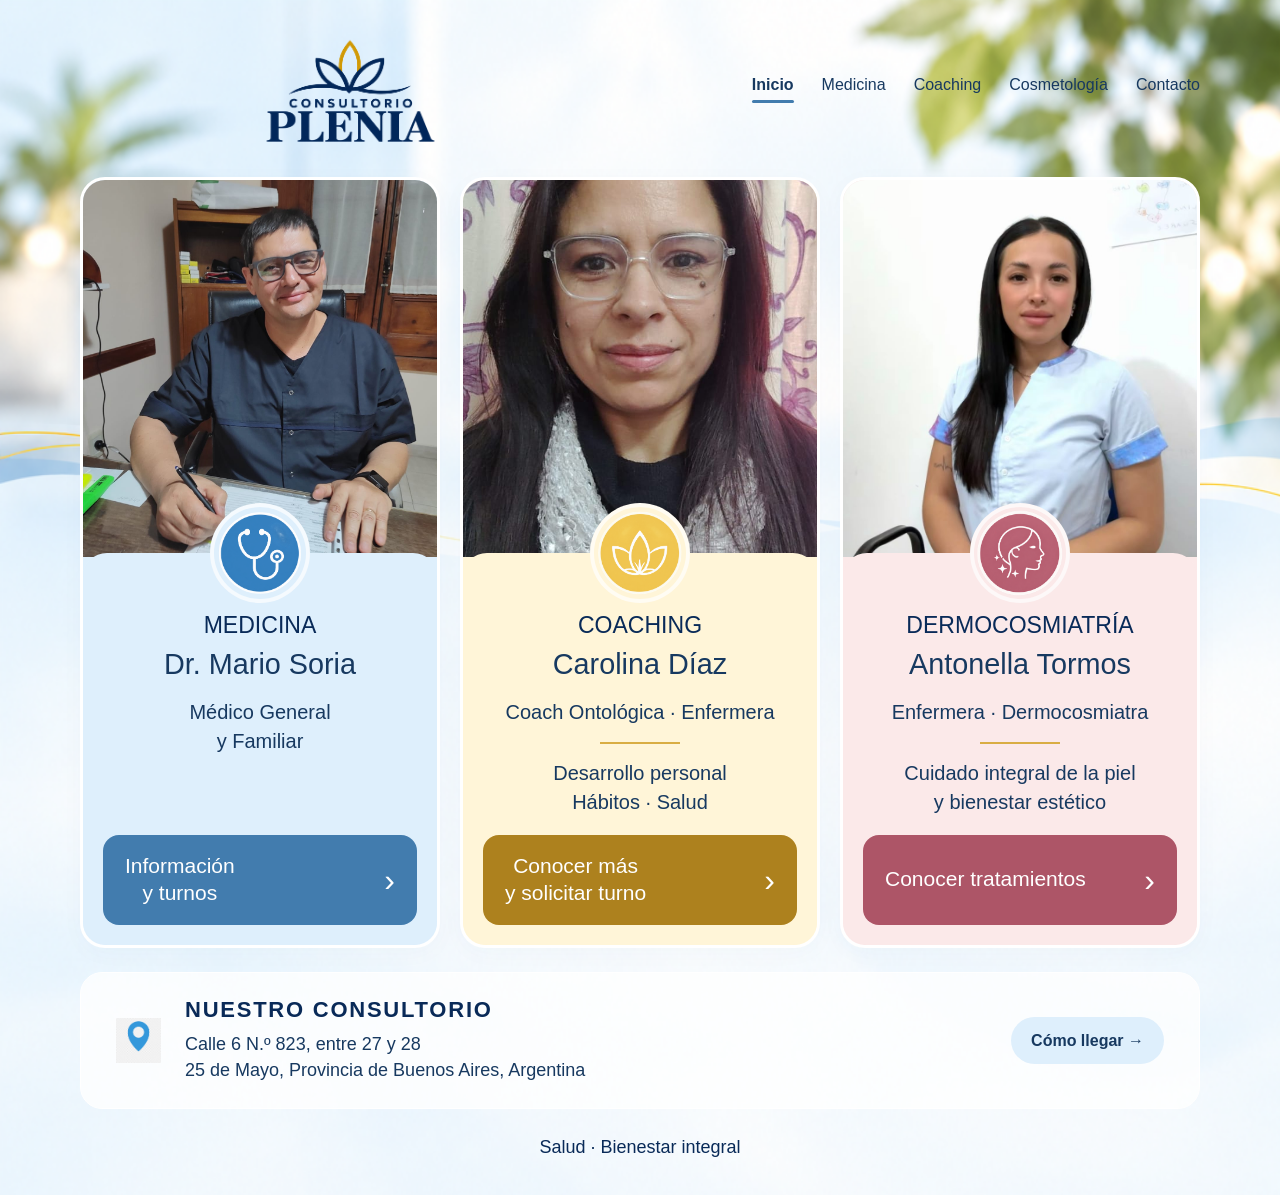
==== index.html @ e310236e "initial commit" ====
<!doctype html>
<html lang="es-AR">
  <head>
    <meta charset="utf-8">
    <meta name="viewport" content="width=device-width,initial-scale=1">
    <meta name="description" content="Consultorio Plenia. Medicina, coaching y cosmetología en 25 de Mayo, Buenos Aires.">
    <title>Inicio | Consultorio Plenia</title>
    <link rel="icon" href="imagenes/logo-title.png">
    <link rel="stylesheet" href="style.css">
  </head>

  <body class="home">
  <header class="header wrap">
        <!-- Logo centrado -->
        <a href="index.html" aria-label="Plenia, inicio" class="logo-link">
            <img src="imagenes/logo-title.png" alt="Consultorio Plenia" class="logo-img">
        </a>
        
        <!-- Botón Hamburguesa (3 líneas) -->
        <button class="menu-toggle" aria-label="Abrir menú" onclick="toggleMenu()">
            <!-- Ícono SVG de 3 líneas -->
            <svg viewBox="0 0 24 24" width="35" height="35" fill="var(--navy)"><path d="M3 18h18v-2H3v2zm0-5h18v-2H3v2zm0-7v2h18V6H3z"/></svg>
        </button>

        <!-- Navegación (Menú lateral en celulares) -->
        <nav aria-label="Navegación principal" id="main-nav">
            <!-- Botón de cierre (X) -->
            <button class="close-menu" aria-label="Cerrar menú" onclick="toggleMenu()">✕</button>
            
            <a href="index.html" aria-current="page">Inicio</a>
            <a href="medicina.html">Medicina</a> <!-- Agregale aria-current="page" a la página en la que estés -->
            <a href="coaching.html">Coaching</a>
            <a href="cosmetologia.html">Cosmetología</a>
            <a href="#contacto">Contacto</a>
        </nav>

        <!-- Script para abrir y cerrar el menú -->
        <script>
            function toggleMenu() {
                document.getElementById('main-nav').classList.toggle('open');
            }
        </script>
    </header>
    <a class="skip" href="#contenido">Saltar al contenido</a>
    <main id="contenido" class="wrap">
      <h1 class="sr-only">Consultorio Plenia: salud y bienestar integral</h1>
<div class="services">
        <!-- Tarjeta Medicina -->
        <article class="service-card medicine">
          <div class="card-photo">
            <a href="medicina.html" aria-label="Ir a la página del Dr. Mario Soria">
            <img src="imagenes/mario.png" alt="Dr. Mario Soria">
            </a>
          </div>
          <div class="card-body">
            <span class="area-dot" aria-hidden="true">
              <!-- Ícono de medicina -->
              <img src="imagenes/iconomedicina.png" alt="" class="service-icon">
            </span>
            <h2>Medicina</h2>
            <h3>Dr. Mario Soria</h3>
            <p>Médico General<br>y Familiar</p>
            <a class="button" href="medicina.html">
              <span>Información<br>y turnos</span>
              <span aria-hidden="true">›</span>
            </a>
          </div>
        </article>

        <!-- Tarjeta Coaching -->
        <article class="service-card coaching">
          <div class="card-photo">
            <a href="coaching.html" aria-label="Ir a la página de la Lic. Carolina Diaz">
            <img src="imagenes/caro.png" alt="Carolina Díaz">
            </a>
          </div>
          <div class="card-body">
            <span class="area-dot" aria-hidden="true">
              <!-- Ícono de coaching -->
              <img src="imagenes/iconocoaching.png" alt="" class="service-icon">
            </span>
            <h2>Coaching</h2>
            <h3>Carolina Díaz</h3>
            <p>Coach Ontológica · Enfermera<br><span class="small-divider"></span>Desarrollo personal<br>Hábitos · Salud</p>
            <a class="button" href="coaching.html"><span>Conocer más<br>y solicitar turno</span><span aria-hidden="true">›</span></a>
          </div>
        </article>

        <!-- Tarjeta Cosmetología -->
        <article class="service-card beauty">
          <div class="card-photo">
            <a href="cosmetologia.html" aria-label="Ir a la página de la Lic. Antonella Tormos">
            <img src="imagenes/anto.png" alt="Antonella Tormos">
            </a>
          </div>
          <div class="card-body">
            <span class="area-dot" aria-hidden="true">
              <!-- Ícono de cosmetología -->
              <img src="imagenes/iconocosmetologia.png" alt="" class="service-icon">
            </span>
            <h2>Dermocosmiatría</h2>
            <h3>Antonella Tormos</h3>
            <p>Enfermera · Dermocosmiatra<br><span class="small-divider"></span>Cuidado integral de la piel<br>y bienestar estético</p>
            <a class="button" href="cosmetologia.html"><span>Conocer tratamientos</span><span aria-hidden="true">›</span></a>
          </div>
        </article>
      </div>
        <div id="contacto">
          <section class="panel location">
            <span class="symbol" aria-hidden="true">
              <img src="imagenes/iconoubicacion.png" alt="ubicacion">
            </span>
            <div>
              <h2>Nuestro consultorio</h2>
              <p>Calle 6 N.º 823, entre 27 y 28<br>25 de Mayo, Provincia de Buenos Aires, Argentina</p>
            </div>
            <a class="map-link" href="https://www.google.com/maps/search/?api=1&amp;query=Calle+6+823+25+de+Mayo+Buenos+Aires+Argentina" target="_blank" rel="noopener noreferrer">Cómo llegar <span aria-hidden="true">→</span></a>
          </section>
        </div>
    </main>
    <footer class="wrap footer">
      Salud · Bienestar integral
    </footer>
  </body>
</html>
---- style.css ----
/* Estilos compartidos de las cuatro páginas de Consultorio Plenia. */
:root {
    --navy: #092a58;
    --gold: #d9ad43;
    --blue: #417dae;
    --rose: #b76172;
    --text: #173960;
    --radius: 22px;
}

* {
    box-sizing: border-box;
}

html {
    scroll-behavior: smooth;
}

body {
    margin: 0;
    color: var(--text);
    font-family: Arial, Helvetica, sans-serif;
    font-size: 18px;
    line-height: 1.45;
    background-color: var(--bg, #eff8fd);
    background-image: radial-gradient(ellipse at 4% 3%, #fff9 0, transparent 45%),
    linear-gradient(170deg, transparent 30%, #d9edf670 30.2%, transparent 39%),
    linear-gradient(9deg, #c9e4f080 0%, transparent 15%);
}

.medicine, .home {
    --accent: #427cae;
    --soft: #deeffc;
    --bg: #eff8fd;
}
body.home {
    background-image: url('imagenes/fondoinicio.png'); /* Cambiá el nombre por el de tu imagen real */
    background-size: cover; /* Hace que la imagen cubra toda la pantalla sin deformarse */
    background-position: center top; /* Centra la imagen */
    background-repeat: no-repeat; /* Evita que la imagen se repita como un mosaico */
    background-attachment: fixed; /* Opcional: hace que el fondo quede fijo cuando bajás con el scroll */
}

.coaching {
    --accent: #ad811e;
    --soft: #fff5d8;
    --bg: #fffbf2;
}

.beauty {
    --accent: #ad5567;
    --soft: #fbe9e9;
    --bg: #fff4f2;
    background-image: linear-gradient(173deg, transparent 27%, #f5d5d570 27.2%, transparent 41%),
                      linear-gradient(12deg, #f5d5d580, transparent 23%);
}

a {
    color: inherit;
}

a:focus-visible {
    outline: 3px solid var(--accent);
    outline-offset: 5px;
}

h1, h2, h3, p {
    margin-top: 0;
}

h1, h2 {
    color: var(--navy);
    font-family: Georgia, 'Times New Roman', serif;
    line-height: 1.05;
}

h2 {
    font-size: clamp(1.65rem, 2.7vw, 2.2rem);
    margin-bottom: 18px;
}

h3 {
    font-size: 1.25rem;
    line-height: 1.25;
    margin-bottom: 14px;
}

p {
    margin-bottom: 18px;
}

p:last-child {
    margin-bottom: 0;
}

.wrap {
    width: min(1120px, calc(100% - 56px));
    margin-inline: auto;
}

.header {
    display: flex;
    align-items: center;
    justify-content: space-between;
    gap: 35px;
    padding-block: 16px 24px;
}

.logo {
    width: 170px;
}

.crop {
    position: relative;
    overflow: hidden;
    isolation: isolate;
}

.crop img {
    position: absolute;
    max-width: none;
    height: auto;
    display: block;
}

.header nav {
    display: flex;
    gap: 28px;
    align-items: center;
    flex-wrap: wrap;
}

.header nav a {
    font-size: 16px;
    text-decoration: none;
    position: relative;
    padding-block: 12px;
}

.header nav a:hover {
    color: var(--accent);
}

.header nav a[aria-current] {
    font-weight: bold;
}

.header nav a[aria-current]:after {
    content: '';
    position: absolute;
    height: 3px;
    background: var(--accent);
    bottom: 5px;
    left: 0;
    right: 0;
    border-radius: 4px;
}

.hero {
    display: grid;
    grid-template-columns: 1fr 1.05fr;
    align-items: center;
    gap: 55px;
    margin-bottom: 24px;
}

.portrait {
    border-radius: 18px;
    border: 2px solid #fff9;
}

.hero-copy {
    padding: 0 10px;
}

.hero h1 {
    font-size: clamp(3.4rem, 6.8vw, 5.8rem);
    letter-spacing: -.045em;
    margin-bottom: 12px;
}

.eyebrow {
    font-size: 20px;
    font-weight: 600;
    letter-spacing: .21em;
    text-transform: uppercase;
    margin: 12px 0 6px;
}

.role {
    font-size: 19px;
    letter-spacing: .09em;
    text-transform: uppercase;
    margin-top: 14px;
}

.title-rule {
    width: 130px;
    height: 3px;
    background: var(--accent);
}

.area-dot {
    display: grid;
    place-items: center;
    width: 100px;
    height: 100px;
    border-radius: 50%;
    font-size: 62px;
    font-family: Georgia, serif;
    line-height: 1;
    color: var(--accent);
    background: var(--soft);
    border: 4px solid #ffffffb0;
}

.hero-copy .area-dot {
    width: 110px;
    height: 110px;
}

.script {
    font-family: 'Segoe Print', 'Bradley Hand', cursive;
    font-style: italic;
    font-size: clamp(1.8rem, 3.2vw, 2.9rem);
    line-height: 1.25;
    color: var(--accent);
    margin: 25px 0 12px;
}

.insurance {
    background: var(--soft);
    border-radius: 16px;
    padding: 20px 30px;
    font-size: 22px;
    margin-top: 32px;
}

.columns {
    display: grid;
    grid-template-columns: 1fr 1fr;
    gap: 18px;
    margin-bottom: 18px;
}

.panel {
    background: #ffffffc9;
    border: 1px solid #fff;
    border-radius: var(--radius);
    padding: 25px;
}

.panel h3 {
    font-family: Georgia, serif;
    font-size: 23px;
    color: var(--navy);
    margin-top: -10px;
}

.stack {
    display: flex;
    flex-direction: column;
    gap: 18px;
}

.lead {
    font-size: 22px;
}

.info-line {
    display: flex;
    gap: 20px;
    margin: 22px 0;
}

.info-line > span {
    flex-shrink: 0;
    display: grid;
    place-items: center;
    width: 49px;
    height: 49px;
    border-radius: 50%;
    background: var(--soft);
    color: var(--accent);
}

.info-line p {
    margin: 0 0 5px;
}

.info-line small {
    display: block;
    font-size: 16px;
    line-height: 1.4;
}

.example {
    background: #fff8df;
    border-radius: 15px;
    padding: 18px;
}

.example h3 {
    margin: 0 0 7px;
}

.example p {
    font-size: 18px;
}

.note {
    font-size: 15px;
    line-height: 1.4;
    margin-top: 18px;
}

.schedule {
    background: var(--soft);
    padding: 15px 22px;
    border-radius: 14px;
    margin-bottom: 14px;
    font-size: 20px;
}

.button {
    display: flex;
    align-items: center;
    justify-content: space-between;
    gap: 15px;
    background: var(--accent);
    color: white;
    border-radius: 16px;
    padding: 16px 22px;
    text-decoration: none;
    text-align: center;
    font-size: 21px;
    line-height: 1.25;
    min-height: 65px;
    transition: filter .15s, transform .15s;
}

.button:hover {
    filter: brightness(.92);
    transform: translateY(-2px);
}

.button > span:last-child {
    font-size: 32px;
}

.whatsapp {
    background: #098c48;
    font-size: 18px;
    font-weight: bold;
}

.phone {
    display: block;
    font-size: 26px;
    font-weight: bold;
    text-decoration: none;
    margin: 12px 0 0;
    text-align: center;
}

.location {
    display: flex;
    align-items: center;
    gap: 24px;
}

.location h2 {
    font-size: 25px;
    margin-bottom: 10px;
}

.location p {
    font-size: 18px;
}

.symbol {
    font-size: 56px;
    color: var(--accent);
}

.map-link {
    margin-left: auto;
    text-decoration: none;
    font-weight: bold;
    white-space: nowrap;
    border-radius: 30px;
    background: var(--soft);
    padding: 12px 20px;
    font-size: 16px;
}

.stack .location {
    flex-wrap: wrap;
    gap: 14px;
}

.stack .location .symbol {
    display: none;
}

.calendar {
    background: #fff;
    border: 1px solid #c4dfed;
    border-radius: 13px;
    overflow: hidden;
    margin-top: 15px;
}

.calendar > strong {
    display: block;
    text-align: center;
    background: #c6e3f3;
    padding: 5px;
    color: var(--navy);
}

table {
    border-collapse: collapse;
    width: 100%;
    table-layout: fixed;
    text-align: center;
}

td, th {
    border: 1px solid #d3e3ea;
    padding: 7px 2px;
    font-size: 16px;
}

td.request {
    background: #ffde3d;
    font-weight: bold;
    border: 2px solid #dc6558;
}

td.available {
    background: #d5f58c;
    font-weight: bold;
}

.topics {
    margin-bottom: 18px;
}

.topics ul {
    padding: 0;
    list-style: none;
    display: grid;
    grid-template-columns: repeat(6, 1fr);
    gap: 8px;
    margin-bottom: 0;
}

.topics li {
    font-size: 16px;
    text-align: center;
    line-height: 1.3;
    background: #eaf4fb;
    border-radius: 12px;
    padding: 14px 9px;
}

.topics li:nth-child(6n+2) {
    background: #eef5eb;
}

.topics li:nth-child(6n+3) {
    background: #fcece9;
}

.topics li:nth-child(6n+4) {
    background: #fff6dd;
}

.topics li:nth-child(6n+5) {
    background: #f4ebf6;
}

.topics li span {
    display: block;
    color: var(--accent);
    font-size: 34px;
    line-height: 1.15;
    margin-bottom: 10px;
}

.closing {
    text-align: center;
    color: var(--navy);
    margin: 30px auto;
}

.footer {
    text-align: center;
    padding: 25px 0 35px;
    color: var(--navy);
}

.footer > a {
    display: inline-block;
    border: 1px solid var(--accent);
    border-radius: 18px;
    padding: 12px 30px;
    text-decoration: none;
}

.home-brand {
    width: min(550px, 80%);
    margin: 22px auto 42px;
}

.services {
    display: grid;
    grid-template-columns: repeat(3, 1fr);
    gap: 20px;
    margin-bottom: 24px;
}

.service-card {
    border: 3px solid white;
    border-radius: 25px;
    overflow: hidden;
    background: var(--soft);
    display: flex;
    flex-direction: column;
    box-shadow: 0 5px 25px #163e6507;
}

.card-photo {
    width: 100%;
}

.card-body {
    padding: 0 20px 20px;
    display: flex;
    align-items: center;
    flex-direction: column;
    text-align: center;
    flex: 1;
    position: relative;
    background: var(--soft);
    border-radius: 24px;
    margin-top: -4px;
}

.card-body .area-dot {
    margin-top: -50px;
    z-index: 1;
    margin-bottom: 10px;
}

.card-body h2 {
    text-transform: uppercase;
    font: normal clamp(1.3rem, 1.8vw, 2.2rem) / 1.1 Arial, sans-serif;
    margin-bottom: 8px;
}

.card-body h3 {
    font-size: clamp(1.2rem, 2.25vw, 1.8rem);
    font-weight: normal;
    margin-bottom: 15px;
}

.card-body p {
    font-size: 20px;
    min-height: 110px;
}

.card-body .button {
    width: 100%;
    margin-top: auto;
    min-height: 90px;
}

.small-divider {
    display: block;
    width: 80px;
    height: 2px;
    background: var(--gold);
    margin: 15px auto;
}

.home .location {
    padding: 25px 35px;
}

.home .location h2 {
    text-transform: uppercase;
    font-family: Arial, sans-serif;
    letter-spacing: .08em;
    font-size: 22px;
}

.treatments {
    display: grid;
    grid-template-columns: 1.05fr .95fr 1fr;
    gap: 12px;
}

.treatment {
    display: flex;
    flex-direction: column;
    border: 2px solid white;
    border-radius: 20px;
    overflow: hidden;
    background: #fbe9e9;
}

.treatment:nth-child(2) {
    background: #f7eddf;
}

.treatment-copy {
    padding: 20px 20px 0;
    flex: 1;
}

.treatment h2 {
    text-align: center;
    text-transform: uppercase;
    font-size: 27px;
    margin-bottom: 5px;
}

.treatment-icon {
    display: block;
    text-align: center;
    color: var(--accent);
    font-size: 55px;
    line-height: 1;
    margin-bottom: 18px;
}

.treatment ul {
    list-style: none;
    padding: 0;
    margin: 0 0 16px;
}

.treatment li {
    position: relative;
    padding-left: 24px;
    margin-bottom: 7px;
}

.treatment li:before {
    content: '♥';
    position: absolute;
    left: 0;
    color: var(--accent);
}

.treatment-photo {
    width: 100%;
    margin-top: auto;
}

.benefits {
    display: grid;
    grid-template-columns: repeat(4, 1fr);
    align-items: center;
    padding: 24px 10px;
    gap: 15px;
    text-align: center;
}

.benefits p {
    margin: 0;
    font-size: 17px;
}

.benefits p + p {
    border-left: 1px solid #d4a2ab;
}

.benefits .script {
    font-size: 27px;
}

.beauty-contact {
    grid-template-columns: 1.1fr 1fr;
}

.beauty-contact .location {
    flex-wrap: wrap;
}

.beauty-contact .symbol {
    display: none;
}

.beauty-contact .map-link {
    margin-left: 0;
}

.beauty .contact .button {
    background: var(--accent);
}

.sr-only {
    position: absolute;
    width: 1px;
    height: 1px;
    padding: 0;
    margin: -1px;
    overflow: hidden;
    clip: rect(0, 0, 0, 0);
    white-space: nowrap;
    border: 0;
}

.skip {
    position: fixed;
    top: -100px;
    background: white;
    padding: 12px;
    z-index: 99;
}

.skip:focus {
    top: 10px;
}

@media (min-width: 1400px) {
    .home-brand {
        width: 450px;
        margin-bottom: 30px;
    }
    .home .wrap {
        max-width: 1050px;
    }
}

@media (max-width: 950px) {
    .header {
        gap: 22px;
    }
    .header nav {
        gap: 16px;
    }
    .header nav a {
        font-size: 15px;
    }
    .logo {
        width: 135px;
    }
    .hero {
        gap: 28px;
    }
    .hero h1 {
        font-size: 4rem;
    }
    .role {
        font-size: 16px;
    }
    .hero-copy .area-dot {
        width: 80px;
        height: 80px;
        font-size: 45px;
    }
    .topics ul {
        grid-template-columns: repeat(3, 1fr);
    }
    .panel {
        padding: 20px;
    }
    .card-body {
        padding: 0 14px 14px;
    }
    .card-body p {
        font-size: 17px;
    }
    .card-body .button {
        font-size: 18px;
    }
    .treatment-copy {
        padding: 18px 12px 0;
    }
    .treatment h2 {
        font-size: 23px;
    }
    .treatment li {
        font-size: 16px;
    }
    .home .location {
        flex-wrap: wrap;
    }
    .home .map-link {
        margin-left: 0;
    }
}

/* Ocultar botones del menú móvil en PC */
.menu-toggle, .close-menu {
    display: none;
}
@media (max-width: 680px) {
    body {
        font-size: 16px;
    }
    .wrap {
        width: calc(100% - 20px);
    }

/* --- 1. ENCABEZADO: Logo al centro y botón a la derecha --- */
    .header {
        flex-direction: row; /* Mantiene todo en una línea */
        justify-content: space-between;
        align-items: center;
        padding-top: 15px;
        position: relative;
    }
    
    .logo-link {
        margin: 0 auto !important; 
        position: absolute;
        left: 50%;
        transform: translateX(-50%); /* Centra el logo de forma absoluta */
    }
    
    .main-logo, .logo-img {
        max-width: 150px !important;
        margin: 0;
    }

    /* Botón de 3 líneas */
    .menu-toggle {
        display: block;
        background: none;
        border: none;
        cursor: pointer;
        padding: 5px;
        margin-left: auto; /* Empuja el botón a la derecha */
        z-index: 10;
    }

    /* --- 2. MENÚ LATERAL DESPLEGABLE --- */
    .header nav {
        position: fixed;
        top: 0;
        right: -100%; /* Se esconde fuera de la pantalla hacia la derecha */
        width: 260px; /* Ancho del panel */
        height: 100vh;
        background-color: var(--navy); /* Azul oscuro corporativo */
        flex-direction: column;
        justify-content: flex-start;
        align-items: flex-start;
        padding: 20px 0;
        gap: 0;
        transition: right 0.3s ease-in-out; /* Animación de deslizamiento */
        z-index: 9999;
        box-shadow: -5px 0 25px rgba(0,0,0,0.5);
        margin: 0;
        border-radius: 0;
    }

    /* Clase que se activa con JavaScript al tocar el botón */
    .header nav.open {
        right: 0; 
    }

    /* Botón cerrar "X" */
    .close-menu {
        display: block;
        background: none;
        border: none;
        color: white;
        font-size: 26px;
        cursor: pointer;
        align-self: flex-end; /* Lo pone a la derecha */
        margin-right: 25px;
        margin-bottom: 30px;
    }

    /* Estilo de los enlaces adentro del menú */
    .header nav a {
        color: white;
        background: transparent;
        border: none;
        border-bottom: 1px solid rgba(255, 255, 255, 0.1); /* Línea separadora sutil */
        width: 100%;
        padding: 18px 30px;
        text-align: left;
        font-size: 16px;
        border-radius: 0;
        font-weight: bold;
        text-transform: uppercase;
        letter-spacing: 0.05em;
    }

/* Estilo de la página activa adentro del menú */
    .header nav a[aria-current] {
        background-color: var(--gold); /* Usa el dorado oficial de Plenia */
        color: var(--navy); /* Letra en azul marino para contrastar */
    }
    
    .header nav a[aria-current]:after {
        display: none;
    }
    
    /* Efecto al tocar o pasar el mouse por los enlaces (opcional pero recomendado) */
    .header nav a:hover {
        background-color: rgba(255, 255, 255, 0.1); 
    }
    .header nav a[aria-current]:hover {
        background-color: var(--gold); /* Mantiene el dorado en el elemento activo */
    }

    /* --- 3. ARREGLO DE LA PÁGINA DE MEDICINA/COACHING/COSMETOLOGÍA --- */
    .hero {
        grid-template-columns: 1fr;
        gap: 15px;
        margin-top: 0;
        text-align: center;
    }
    .portrait {
        width: 60%; /* Achicamos la foto para que no ocupe toda la pantalla */
        max-width: 250px;
        margin: 0 auto;
    }
    .hero-copy {
        display: flex;
        flex-direction: column;
        align-items: center;
        padding: 0 10px;
    }
    .hero-copy .area-dot {
        display: flex; /* Restauramos el círculo del ícono */
        width: 70px;
        height: 70px;
        margin-top: -35px; /* Lo superpone con la foto */
        margin-bottom: 10px;
        z-index: 2;
    }
    .hero h1 {
        font-size: 2.5rem;
        margin-bottom: 5px;
    }
    .hero h1 br {
        display: none; /* Fuerza el nombre a una sola línea si es posible */
    }
    .title-rule {
        margin-inline: auto;
    }
    .role {
        font-size: 16px;
        margin-top: 10px;
    }
    .insurance {
        margin-top: 15px;
        padding: 12px;
        font-size: 18px;
    }

    /* --- 4. ARREGLOS DE LAS TARJETAS DE INICIO Y RESTO DEL SITIO --- */
    .services {
        grid-template-columns: 1fr;
        gap: 35px;
    }
    .card-body h2 {
        font-size: 24px;
    }
    .card-body h3 {
        font-size: 20px;
    }
    .card-body .area-dot {
        width: 70px;
        height: 70px;
        margin-top: -35px;
    }
    .card-body .button {
        font-size: 18px;
        min-height: 60px;
    }
    .columns, .beauty-contact {
        grid-template-columns: 1fr;
    }
    .home .location {
        padding: 22px;
        gap: 15px;
        flex-wrap: wrap;
    }
    .location .symbol {
        display: none;
    }
    .location p {
        font-size: 16px;
    }
    .topics ul {
        grid-template-columns: repeat(2, 1fr);
    }
    .topics li {
        font-size: 15px;
    }
    .treatments {
        grid-template-columns: 1fr;
        gap: 20px;
    }
    .treatment-copy {
        padding: 20px 20px 0;
    }
    .treatment h2 {
        font-size: 24px;
    }
    .treatment li {
        font-size: 16px;
    }
    .benefits {
        grid-template-columns: 1fr 1fr;
        gap: 15px;
        padding-block: 25px;
    }
    .benefits p:nth-child(3) {
        border: 0;
    }
    .phone {
        font-size: 22px;
    }
    .footer {
        font-size: 15px;
    }
}

@media (prefers-reduced-motion: reduce) {
    html {
        scroll-behavior: auto;
    }
    .button {
        transition: none;
    }
}

/* Estilos para el logo en la página de inicio */
/* Estilos para el logo en la página de inicio */
.home-header {
    text-align: center;
    padding-top: 20px; /* Reducido para que no baje tanto */
    margin-bottom: 10px; /* Reducido para acercar las tarjetas */
}

.main-logo {
    max-width: 350px; 
    width: 85%; 
    height: auto;
}

/* Ajustes para las fotos superiores de las tarjetas */
.card-photo img {
    width: 100%;
    height: auto;
    display: block;
    aspect-ratio: 309 / 329; /* Mantiene la proporción rectangular de la foto */
    object-fit: cover; /* Evita que la foto se estire o se deforme */
}

/* Ajustes para los nuevos íconos de imagen dentro de los círculos */
.service-icon {
    width: 100%;
    height: 100%;
    object-fit: cover; /* Asegura que la imagen cubra todo el espacio sin deformarse */
    border-radius: 50%; /* Recorta las esquinas de la imagen para que sea perfectamente circular */
    display: block;
}
/* Asegura que el enlace de la foto ocupe todo el espacio correctamente */
.card-photo a {
    display: block;
    width: 100%;
}
.card-photo a:hover {
    opacity: 0.95; /* Da un sutil efecto visual al pasar el mouse por la foto */
}
/* Ajuste para el nuevo ícono de imagen en la ubicación */
.symbol img {
    width: 45px; /* Podés subir o bajar este número para cambiar el tamaño del ícono */
    height: auto;
    display: block;
}

/* Ajustes para el logo en las páginas internas (Medicina, Coaching, etc.) */
.logo-link {
    margin-top: 18px; /* Ajustá este número para subir o bajar el logo */
    margin-left: 180px; /* Ajustá este número para moverlo hacia el centro */
}

.logo-img {
    max-width: 180px;
    height: auto;
    display: block;
}
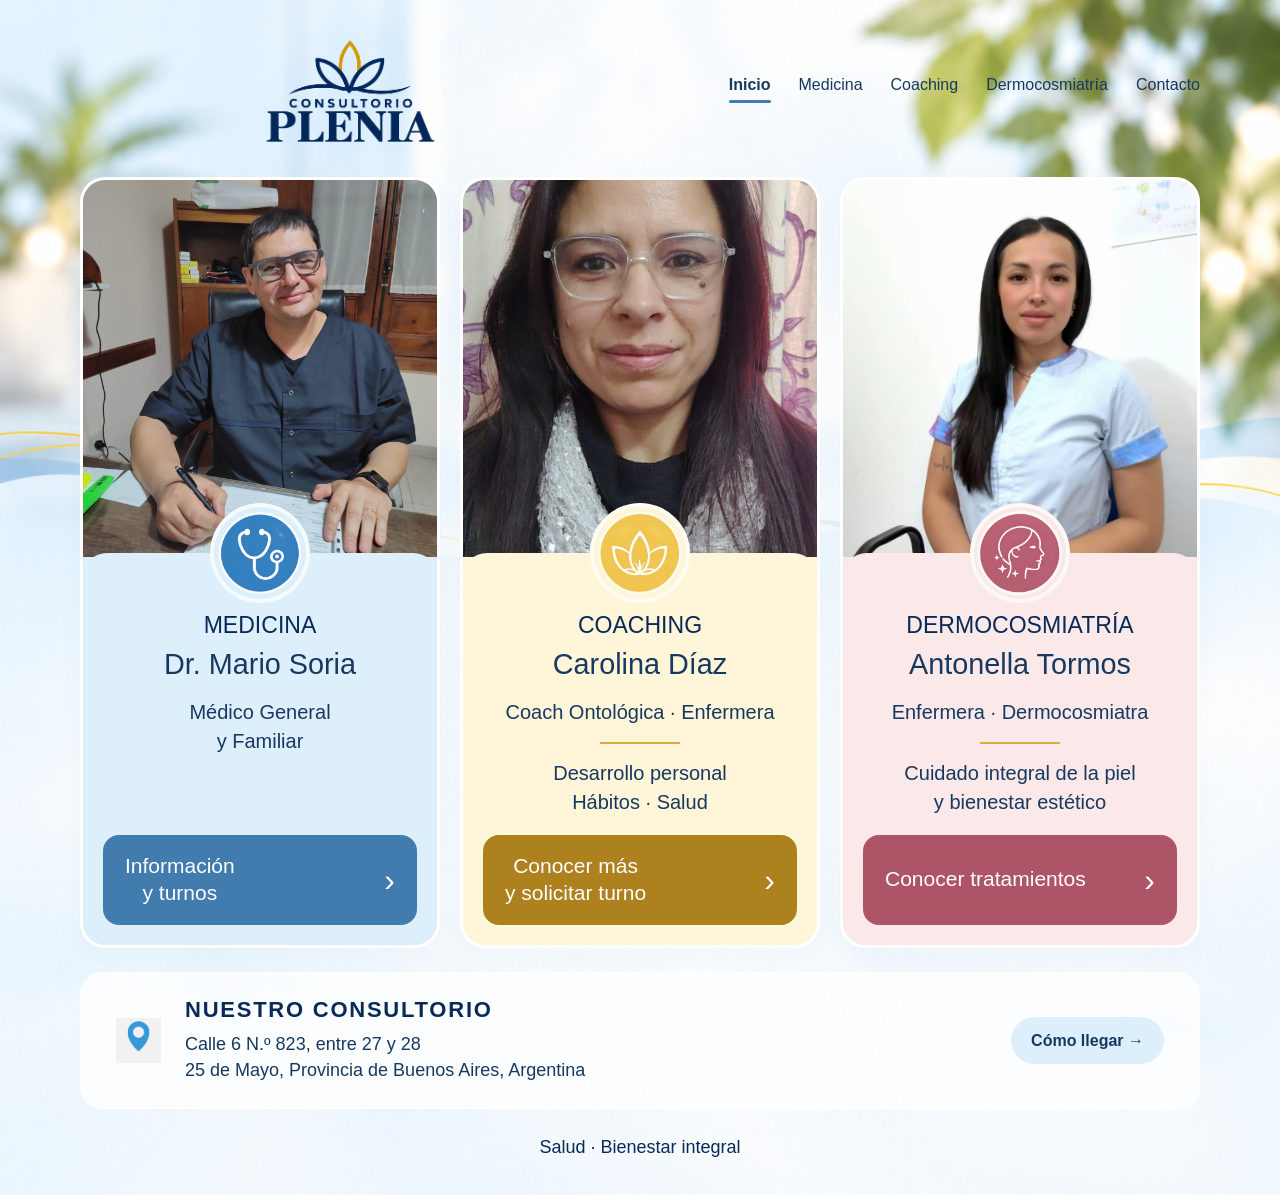
==== commit 7daa7870: "TEXTO MODIFICADO DE COSMETOLOGIA A DERMOCOSMIATRIA" ====
--- a/index.html
+++ b/index.html
@@ -30,7 +30,7 @@
             <a href="index.html" aria-current="page">Inicio</a>
             <a href="medicina.html">Medicina</a> <!-- Agregale aria-current="page" a la página en la que estés -->
             <a href="coaching.html">Coaching</a>
-            <a href="cosmetologia.html">Cosmetología</a>
+            <a href="cosmetologia.html">Dermocosmiatría</a>
             <a href="#contacto">Contacto</a>
         </nav>
 
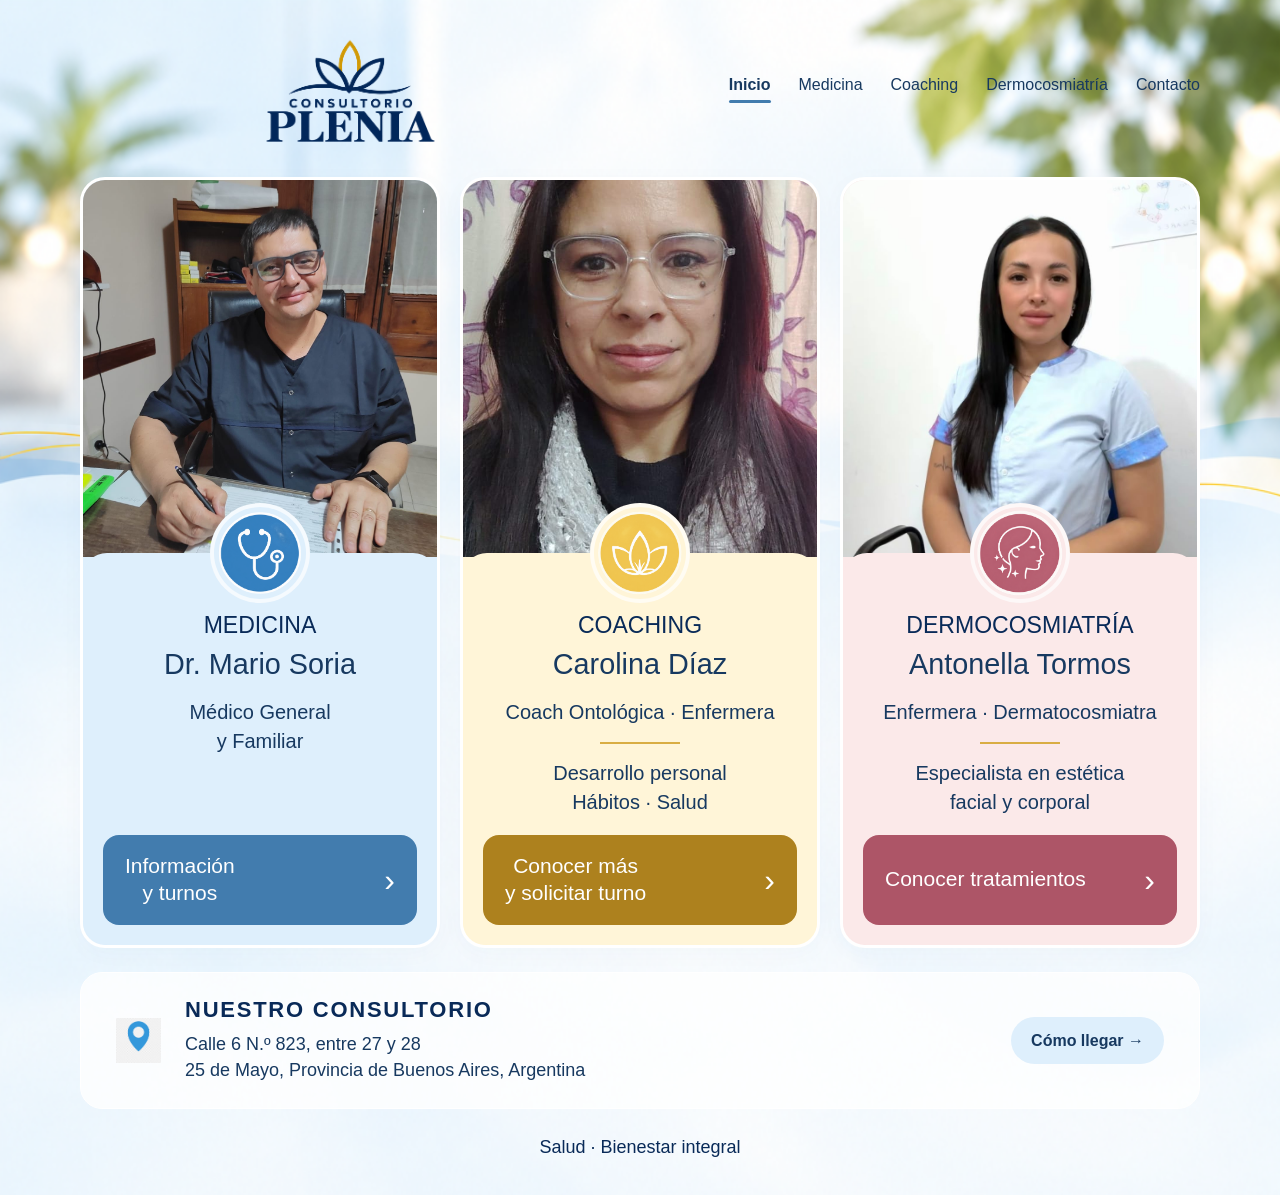
==== commit 0406209d: "DESCRIPCION ACTUALIZADA" ====
--- a/index.html
+++ b/index.html
@@ -100,7 +100,7 @@
             </span>
             <h2>Dermocosmiatría</h2>
             <h3>Antonella Tormos</h3>
-            <p>Enfermera · Dermocosmiatra<br><span class="small-divider"></span>Cuidado integral de la piel<br>y bienestar estético</p>
+            <p>Enfermera · Dermatocosmiatra<br><span class="small-divider"></span>Especialista en estética<br>facial y corporal</p>
             <a class="button" href="cosmetologia.html"><span>Conocer tratamientos</span><span aria-hidden="true">›</span></a>
           </div>
         </article>
